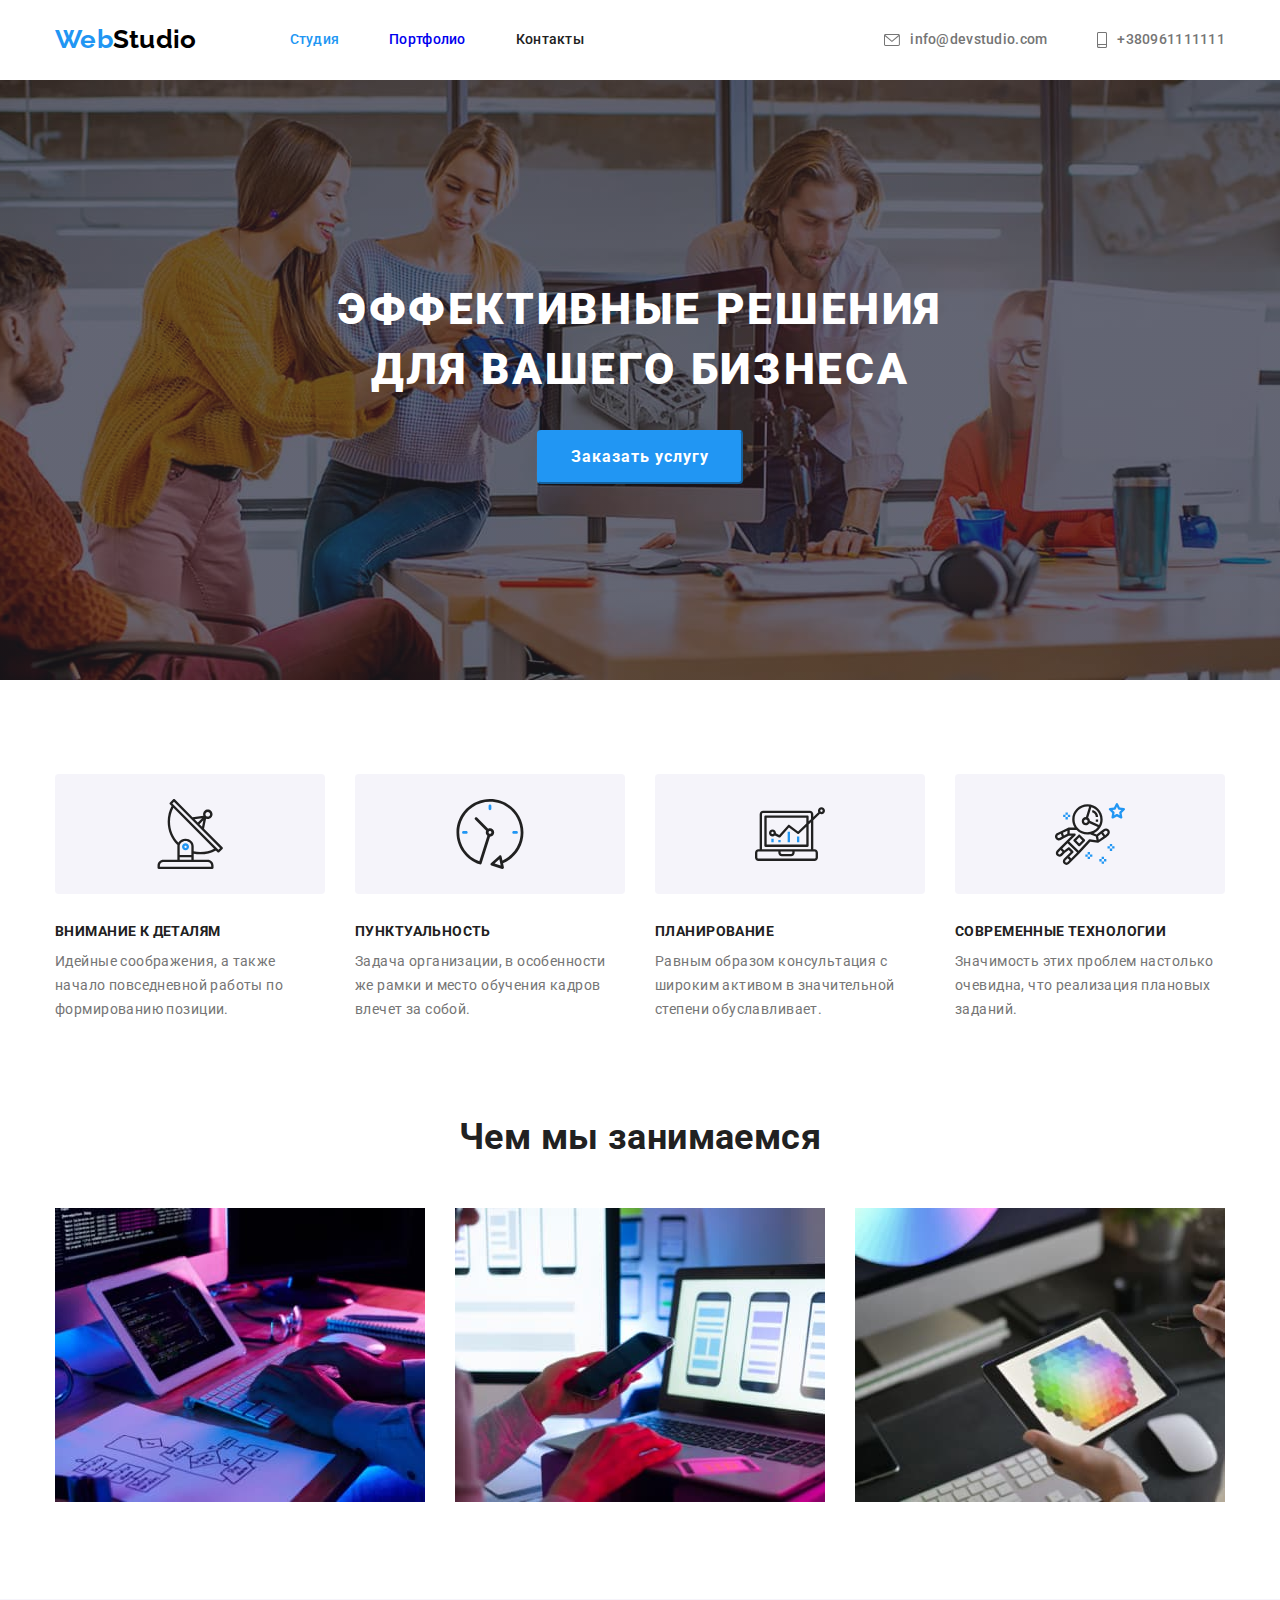
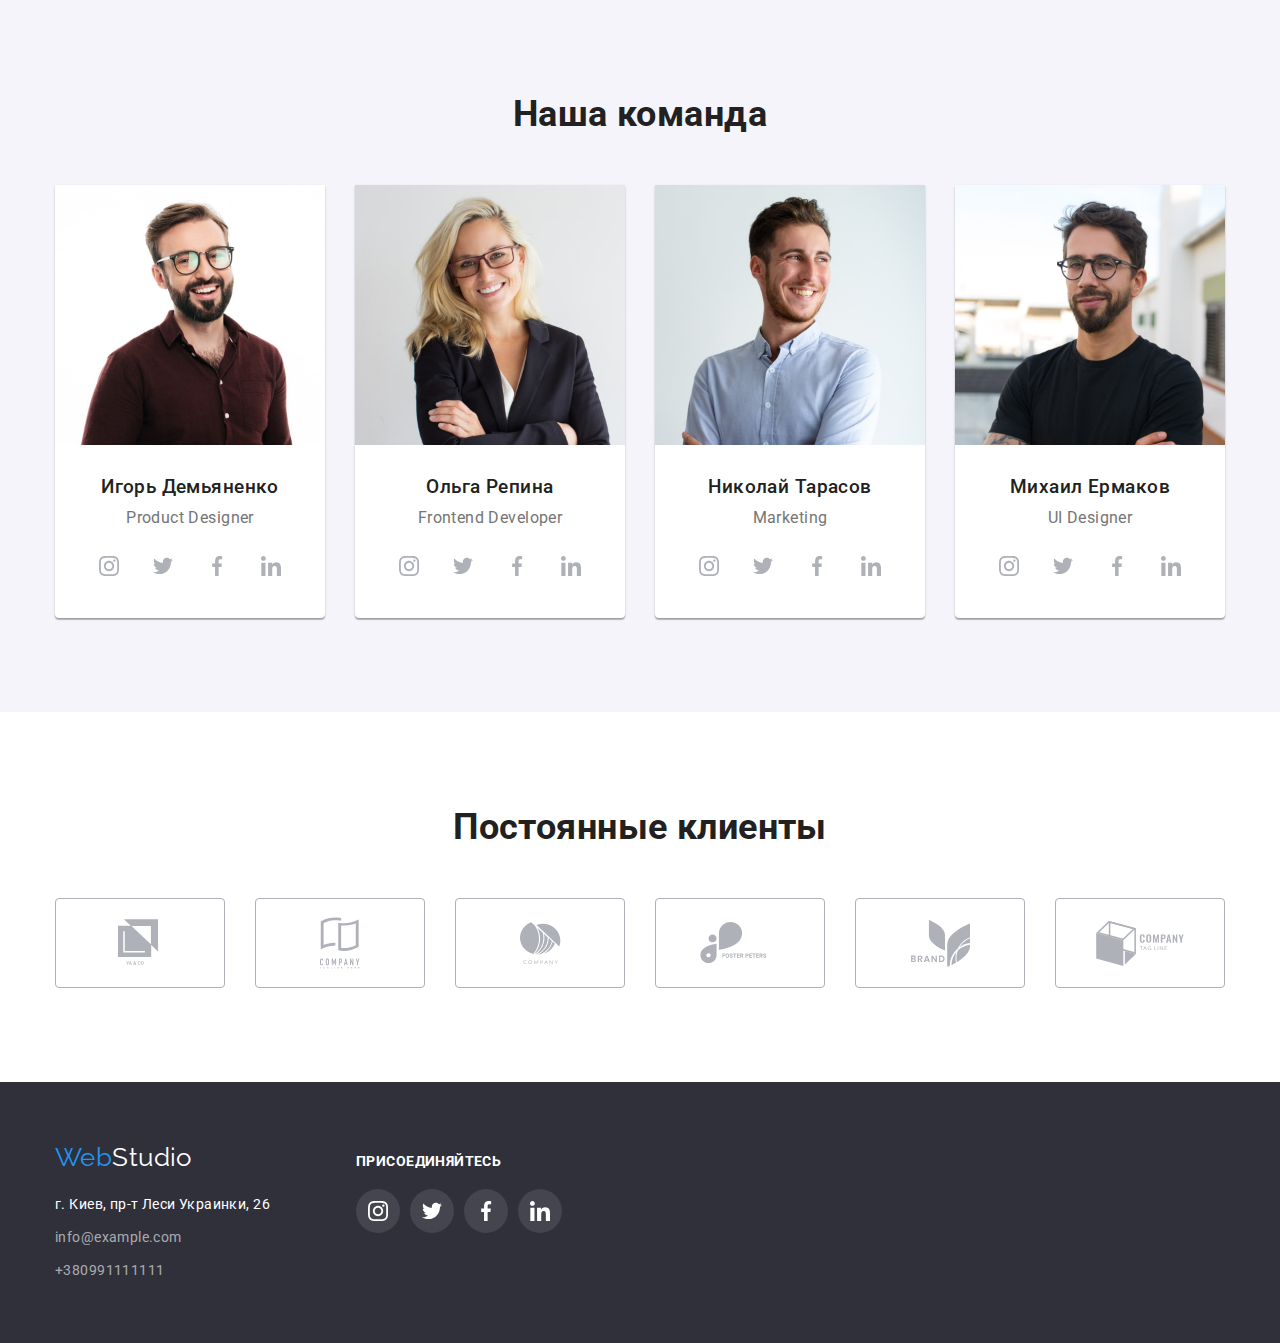
==== index.html @ a189ec6f "1" ====
<!DOCTYPE html>
<html lang="en">
<head>
    <meta charset="UTF-8">
    <meta name="viewport" content="width=device-width, initial-scale=1.0">
    <title>Document</title>
    <link rel="stylesheet"
        href="https://cdnjs.cloudflare.com/ajax/libs/modern-normalize/1.0.0/modern-normalize.min.css">
    <link rel="preconnect" href="https://fonts.gstatic.com">
    <link
        href="https://fonts.googleapis.com/css2?family=Raleway:wght@700&family=Roboto:wght@400;500;700;900&display=swap"
        rel="stylesheet">
    <link href="./css/style.css" rel="stylesheet">
</head>

<body>
    <header>
        <div class="contaner">

            <a class="logo" href="./index.html"><span class="logo-start">Web</span>Studio</a>
            <nav class="nav">
                <ul class="nav-link">
                    <li class="item"><a href="./index.html" class="current ">Студия</a></li>
                    <li class="item"><a href="./portfolio.html">Портфолио</a></li>
                    <li class="item"><a href="">Контакты</a></li>
                </ul>
            </nav>
            <ul class="contakt">
                <li class="list"> <a class="contakt-link " href="mailto:info@devstudio.com">
                        <svg class="icon-mail" width="16px" height="12px">
                            <use href="./images/symbol-defs.svg#icon-envelope"></use>
                        </svg>info@devstudio.com</a></li>
                <li class="list"><a class="contakt-link" href="tel:+380961111111">
                        <svg class="icon-tel" width="10px" height="16px">
                            <use href="./images/symbol-defs.svg#icon-smartphone"></use>
                        </svg> +380961111111</a></li>
            </ul>
        </div>
    </header>

    <!-- герой -->
    <main>
        <section class="hero section">

            <div class="overlay">
                <div class="box-title">
                    <h1 class="title-hero">Эффективные решения для вашего бизнеса</h1>
                </div>
                <div class="button-box"> <button type="button" class="title-button">Заказать услугу</button></div>
            </div>
        </section>


        <!-- секция преимущество -->
        <section class="details">
            <div class="contaner ">
                <div class="details-box">
                    <h2 class="visually-hidden"></h2>
                    <ul class="list-details">
                        <li class="item">
                           <div class="details-icon">
                                <svg class="icon">
                                    <use href="./images/symbol-defs.svg#icon-Group "></use>
                                </svg></div>
                                <h3 class="title">Внимание к деталям </h3>
                                <p class="text">Идейные соображения, а также начало повседневной работы по формированию
                                    позиции.</p>
                            
                        </li>
                        <li class="item">
                            <div class="details-icon">
                                <svg class="icon">
                                    <use href="./images/symbol-defs.svg#icon-clock "></use>
                                </svg></div>
                                <h3 class="title">Пунктуальность </h3>
                                <p class="text">Задача организации, в особенности же рамки и место обучения кадров
                                    влечет за собой.</p>
                            
                        </li>
                        <li class="item">
                            <div class="details-icon">
                                <svg class="icon" width="70px" height="70px">
                                    <use href="./images/symbol-defs.svg#icon-diagram "></use>
                                </svg></div>
                                <h3 class="title">Планирование </h3>
                                <p class="text">Равным образом консультация с широким активом в значительной степени
                                    обуславливает.</p>
                        
                        </li>
                        <li class="item">
                            <div class="details-icon">
                                <svg class="icon">
                                    <use href="./images/symbol-defs.svg#icon-astronaut "></use>
                                </svg></div>
                                <h3 class="title"> Современные технологии </h3>
                                <p class="text">Значимость этих проблем настолько очевидна, что реализация плановых
                                    заданий.</p>
                            
                        </li>
                    </ul>
                </div>
            </div>
        </section>

        <!-- деятельность -->
        <section class="activity">
            <div class="contaner ">
                <div class="activity-box">
                    <div class="activity-title">
                        <h2 class="title-section">Чем мы занимаемся</h2>
                    </div>
                    <div class="activity-img">
                        <ul class="activity-list">
                            <li class="item">
                                <img src="images/img.jpg" alt="фото работающего с компьютером человека" width="370"
                                    height="294">
                            </li>
                            <li class="item"><img src="images/img1.jpg" alt="фото работы с ноутбуком и телефоном"
                                    width="370" height="294"></li>
                            <li class="item"><img src="images/img2.jpg" alt="фото планшета с цветовой палитрой "
                                    width="370" height="294"></li>
                        </ul>
                    </div>
                </div>
            </div>
        </section>

        <!-- контакты команды -->
        <section class="command">
            <div class="contaner ">
                <div class="command-title">
                    <h2 class="title-section">Наша команда</h2>
                </div>
                <div class="command-section">
                    <ul class="command-list">
                        <li class="item"><img class="flex-img" src="images/imgfoto1.jpg" alt="фото Игорь Демьяненко"
                                width="270">
                            <div class="comand-box">
                                <h3 class="name">Игорь Демьяненко</h3>
                                <p class="position">Product Designer</p>
                            </div>
                            <ul class="master-social">
                                <li class="item-master"><a class="master-link" href="">
                                        <svg class="master-item">
                                            <use href="./images/symbol-defs.svg#icon-instagram"> </use>
                                        </svg>
                                    </a>
                                </li>
                                <li class="item-master">
                                    <a class="master-link" href="">
                                        <svg class="master-item">
                                            <use href="./images/symbol-defs.svg#icon-twitter"> </use>
                                        </svg>
                                    </a>
                                </li>
                                <li class="item-master"> <a class="master-link" href="">
                                        <svg class="master-item">
                                            <use href="./images/symbol-defs.svg#icon-facebook"> </use>
                                        </svg>
                                    </a>
                                </li>
                                <li class="item-master"> <a class="master-link" href="">
                                        <svg class="master-item">
                                            <use href="./images/symbol-defs.svg#icon-linkedin"> </use>
                                        </svg>
                                    </a>
                                </li>
                            </ul>
                        </li>
                        <li class="item"><img class="flex-img" src="images/imgfoto2.jpg" alt="фото Ольга Репина"
                                width="270">
                            <div class="comand-box">
                                <h3 class="name">Ольга Репина</h3>
                                <p class="position">Frontend Developer</p>
                                
                            </div>
                            <ul class="master-social">
                                <li class="item-master"><a class="master-link" href="">
                                        <svg class="master-item">
                                            <use href="./images/symbol-defs.svg#icon-instagram"> </use>
                                        </svg>
                                    </a>
                                </li>
                                <li class="item-master">
                                    <a class="master-link" href="">
                                        <svg class="master-item">
                                            <use href="./images/symbol-defs.svg#icon-twitter"> </use>
                                        </svg>
                                    </a>
                                </li>
                                <li class="item-master"> <a class="master-link" href="">
                                        <svg class="master-item">
                                            <use href="./images/symbol-defs.svg#icon-facebook"> </use>
                                        </svg>
                                    </a>
                                </li>
                                <li class="item-master"> <a class="master-link" href="">
                                        <svg class="master-item">
                                            <use href="./images/symbol-defs.svg#icon-linkedin"> </use>
                                        </svg>
                                    </a>
                                </li>
                            </ul>
                        </li>
                        <li class="item"><img class="flex-img" src="images/imgfoto3.jpg" alt="фото Николай Тарасов"
                                width="270">
                            <div class="comand-box">
                                <h3 class="name">Николай Тарасов</h3>
                                <p class="position">Marketing</p>
                            </div>
                            <ul class="master-social">
                                <li class="item-master"><a class="master-link" href="">
                                        <svg class="master-item">
                                            <use href="./images/symbol-defs.svg#icon-instagram"> </use>
                                        </svg>
                                    </a>
                                </li>
                                <li class="item-master">
                                    <a class="master-link" href="">
                                        <svg class="master-item">
                                            <use href="./images/symbol-defs.svg#icon-twitter"> </use>
                                        </svg>
                                    </a>
                                </li>
                                <li class="item-master"> <a class="master-link" href="">
                                        <svg class="master-item">
                                            <use href="./images/symbol-defs.svg#icon-facebook"> </use>
                                        </svg>
                                    </a>
                                </li>
                                <li class="item-master"> <a class="master-link" href="">
                                        <svg class="master-item">
                                            <use href="./images/symbol-defs.svg#icon-linkedin"> </use>
                                        </svg>
                                    </a>
                                </li>
                            </ul>
                        </li>
                        <li class="item"><img class="flex-img" src="images/imgfoto4.jpg" alt="фото Михаил Ермаков"
                                width="270">
                            <div class="comand-box">
                                <h3 class="name">Михаил Ермаков</h3>
                                <p class="position">UI Designer</p>
                            </div>
                            <ul class="master-social">
                                <li class="item-master"><a class="master-link" href="">
                                        <svg class="master-item">
                                            <use href="./images/symbol-defs.svg#icon-instagram"> </use>
                                        </svg>
                                    </a>
                                </li>
                                <li class="item-master">
                                    <a class="master-link" href="">
                                        <svg class="master-item">
                                            <use href="./images/symbol-defs.svg#icon-twitter"> </use>
                                        </svg>
                                    </a>
                                </li>
                                <li class="item-master"> <a class="master-link" href="">
                                        <svg class="master-item">
                                            <use href="./images/symbol-defs.svg#icon-facebook"> </use>
                                        </svg>
                                    </a>
                                </li>
                                <li class="item-master"> <a class="master-link" href="">
                                        <svg class="master-item">
                                            <use href="./images/symbol-defs.svg#icon-linkedin"> </use>
                                        </svg>
                                    </a>
                                </li>
                            </ul>
                        </li>
                    </ul>
                </div>
            </div>
        </section>
        <section class="client">
            <div class="contaner">
                <h2 class="title-section">
                    Постоянные клиенты
                </h2>
                <ul class="client-list">
                    <li class="client-item"><a class="client-link" href="#"><svg class="client-icon" width="44.27" height="49.23">
                                <use href="./images/symbol-defs.svg#icon-logo-1"></use>
                            </svg>
                        </a></li>
                    <li class="client-item"><a class="client-link" href="#"><svg class="client-icon" width="40" height="52">
                                <use href="./images/symbol-defs.svg#icon-logo-2"></use>
                            </svg>
                        </a>
                    </li >
                    <li class="client-item"><a class="client-link" href="#"><svg class="client-icon" width="41" height="42.6">
                                <use href="./images/symbol-defs.svg#icon-logo-3"></use>
                            </svg>
                        </a>
                    </li>
                    <li class="client-item"><a class="client-link" href="#"><svg class="client-icon" width="79.66" height="42.02">
                                <use href="./images/symbol-defs.svg#icon-logo-4"></use>
                            </svg>
                        </a>
                    </li>
                    <li class="client-item"><a class="client-link" href="#"><svg class="client-icon" width="59" height="47">
                                <use href="./images/symbol-defs.svg#icon-logo-5"></use>
                            </svg>
                        </a>
                    </li>
                    <li class="client-item"><a class="client-link" href="#"><svg class="client-icon" width="88.48" height="45.44">
                                <use href="./images/symbol-defs.svg#icon-logo-6"></use>
                            </svg>
                        </a>
                    </li>
                </ul>

            </div>
        </section>
    </main>

    <!-- подвал -->
    <footer class="footer">
        <div class="contaner ">
            <div class="item">
                <div class="footer-box">
                    <a class="logo-footer" href="/index.html"> <span class="logo-start">Web</span>Studio</a>
                </div>
                <address>
                    <ul class="address-list">
                        <li class="item"> г. Киев, пр-т Леси Украинки, 26 </li>
                        <li class="item"><a class="address-link" href="mailto:info@example.com">info@example.com</a>
                        </li>
                        <li class="item"><a class="address-link" href="tel:+380991111111">+380991111111</a></li>
                    </ul>
                </address>
            </div>

            <div class="container-social">
                <p class="footer-title">Присоединяйтесь</p>
                <ul class="master-social">
                    <li class="link"><a class="master-link social" href="">
                            <svg class="master-item">
                                <use href="./images/symbol-defs.svg#icon-instagram"></use>
                            </svg></a>
                    </li>
                    <li class="link"><a class="master-link social" href="">
                            <svg class="master-item">
                                <use class="item" href="./images/symbol-defs.svg#icon-twitter"></use>
                            </svg></a>
                    </li>
                    <li class="link"><a class="master-link social" href="">
                            <svg class="master-item">
                                <use href="./images/symbol-defs.svg#icon-facebook"></use>
                            </svg></a>
                    </li>
                    <li class="link"><a class="master-link social" href="">
                            <svg class="master-item">
                                <use href="./images/symbol-defs.svg#icon-linkedin"></use>
                            </svg></a>
                    </li>
                </ul>
            </div>
        </div>
    </footer>

</body>

</html>
---- css/style.css ----
:root {
  --primery-text-color: #212121;
  --dark-background-color: #2f303a;
  --lite-background-color: #f5f4fa;
  --secondary-text-color: #757575;
  --accent-color: #2196f3;
  --secondary-accent-color: #ffffff;
  --logo-head-color: #000000;
  --footer-contacts: rgba(255, 255, 255, 0.6);
  --new-background-color: #c4c4c4;
  --icon-color: #afb1b8;
}
h1,
h2,
h3 {
  margin-left: 0;
  margin-right: 0;
  margin-top: 0;
  margin-bottom: 0;
}
p {
  margin: 0;
}
ul {
  margin-top: 0;
  margin-bottom: 0;
  margin-right: 0;
  padding-left: 0;
}
body {
  margin-right: 0;
  background-color: var(--secondary-accent-color);
  color: var(--primery-text-color);
  font-family: "Roboto", sans-serif;
  font-weight: 400;
  font-size: 14px;
  letter-spacing: 0.03em;
}
header {
  font-weight: 500;
  line-height: 1.14;
  letter-spacing: 0.02em;
}
li {
  list-style: none;
}
a {
  text-decoration: none;
}
address {
  display: flex;
  flex-direction: column;
  width: 231px;
  color: var(--secondary-accent-color);
  line-height: 1.7;
  font-style: normal;
  width: 231px;
}
.visually-hidden {
  position: absolute;
  clip: rect(0 0 0 0);
  width: 1px;
  height: 1px;
  margin: -1px;
}
/* header */
.contaner {
  width: 1200px;
  margin-right: auto;
  margin-left: auto;
  padding: 0px 15px;
}
header .contaner {
  display: flex;
  align-items: center;
}

.logo {
  padding-top: 24px;
  padding-bottom: 25px;
  margin-right: 93px;
  color: var(--logo-head-color);
  font-family: "Raleway", sans-serif;
  font-weight: 700;
  font-size: 26px;
  line-height: 1.2;
}
.logo-start {
  color: var(--accent-color);
}

.nav-link {
  color: var(--primery-text-color);
  display: flex;
  padding-top: 32px;
  padding-bottom: 32px;
}
.nav-link .item:not(:last-child) {
  margin-right: 50px;
}
.nav-link :visited {
  color: var(--primery-text-color);
}
.nav-link .current {
  color: var(--accent-color);
}
.nav-link :hover,
.nav-link :focus {
  color: var(--accent-color);
  outline: none;
}
.contakt {
  display: flex;
  margin-left: auto;
  padding-top: 32px;
  padding-bottom: 32px;
}
.contakt .list + .list {
  margin-left: 50px;
}
.contakt-link {
  color: var(--secondary-text-color);
  display: flex;
  align-items: center;
}
.contakt-link:hover,
.contakt-link:focus {
  color: var(--accent-color);
  outline: none;
}
.icon-mail {
  width: 16px;
  height: 12px;
  margin-right: 10px;
  fill: currentColor;
}
.icon-tel {
  width: 10px;
  height: 16px;
  margin-right: 10px;
  fill: currentColor;
}

/**hero**/

.overlay {
  max-width: 1600px;

  margin: auto;

  background-repeat: no-repeat;
  background-size: cover;
}
.hero .overlay {
  height: 600px;
  background-image: linear-gradient(
      to right,
      rgba(47, 48, 58, 0.4),
      rgba(47, 48, 58, 0.4)
    ),
    url(../images/hero.jpg);
  padding-top: 200px;
  background-position: center;
}
.hero {
  display: block;
  color: var(--secondary-accent-color);
  text-align: center;
  font-weight: 400;
}
.hero.section {
  background-color: var(--dark-background-color);
  padding: 0;
}
.hero .title-section {
  padding: 0;
  background: var(--new-background-color);
}
.title-hero {
  margin-right: auto;
  margin-left: auto;
  display: block;
  margin-bottom: 30px;
  width: 696px;
  font-weight: 900;
  font-size: 44px;
  line-height: 1.36;
  letter-spacing: 0.06em;
  text-transform: uppercase;
  text-align: center;
}
.title-button {
  padding: 10px 32px;
  border-radius: 4px;
  border-color: var(--accent-color);
  background-color: var(--accent-color);
  color: var(--secondary-accent-color);
  cursor: pointer;
  font-weight: 700;
  font-size: 16px;
  line-height: 1.88;
  align-items: center;
  letter-spacing: 0.06em;
}
/* секция преимущество */
.details {
  padding: 94px 0px;
}
.details-icon {
  width: 70px;
  height: 70px;
  align-items: center;
  justify-content: center;
}
.list-details {
  display: flex;
}
.list-details .item {
  width: 270px;
}
.list-details .item:not(:last-child) {
  margin-right: 30px;
}
.details-icon {
  content: "";
  width: 270px;
  height: 120px;
  display: flex;
  border-radius: 4px;
  background-color: var(--lite-background-color);
  margin-bottom: 30px;
  background-image: url(../images/symbol-defs.svg#);
}
.details-icon .icon {
  width: 70px;
  height: 70px;
}
/* activyty */
.activity {
  padding-bottom: 94px;
}
.activity-title {
  margin-bottom: 50px;
}
.title-section {
  font-weight: 700;
  font-size: 36px;
  line-height: 1.17;
  text-align: center;
  margin-bottom: 50px;
}

.activity-list {
  display: flex;
}
.activity-list .item:not(:last-child) {
  margin-right: 30px;
}
.title {
  margin-bottom: 10px;
  font-weight: 700;
  font-size: 14px;
  line-height: 1.14;
  text-transform: uppercase;
}
.text {
  color: var(--secondary-text-color);
  font-size: 14px;
  line-height: 1.7;
}

/* контакты команды */
.command {
  padding: 94px 0px;
  background: var(--lite-background-color);
  font-size: 16px;
  line-height: 1.19;
  text-align: center;
}
.command-title {
  margin-bottom: 50px;
}
.command-list {
  display: flex;
}
.command-list .item:not(:last-child) {
  margin-right: 30px;
}
.command-list .item {
  box-shadow: 0px 1px 3px rgba(0, 0, 0, 0.12), 0px 1px 1px rgba(0, 0, 0, 0.14),
    0px 2px 1px rgba(0, 0, 0, 0.2);
  display: block;
  border-radius: 0px 0px 4px 4px;
  width: 270px;
  padding-bottom: 30px;

  background-color: var(--secondary-accent-color);
}
.comand-box {
  display: block;
  border: 1px solid transparent;
  border-radius: 0px 0px 4px 4px;
  padding-top: 30px;
  margin-bottom: 16px;
}

.name {
  font-weight: 500;
  margin-bottom: 10px;
}
.position {
  color: var(--secondary-text-color);
}
.master-social {
  display: flex;
  justify-content: center;
  align-items: center;
}
.master-social .item-master:not(:last-child) {
  margin-right: 10px;
}
.master-item {
  width: 20px;
  height: 20px;
}
.master-link {
  display: inline-flex;
  justify-content: center;
  align-items: center;
  background-size: contain;
  background-color: rgba(255, 255, 255, 0.1);
  fill: var(--icon-color);
  border-radius: 50%;
  width: 44px;
  height: 44px;
}
.master-link:focus,
.master-link:hover {
  background-color: var(--accent-color);
  fill: var(--secondary-accent-color);
  outline: none;
}
.item-master {
  display: block;
  justify-content: center;
  align-items: center;
}
/* klient */
.client {
  padding-top: 94px;
  padding-bottom: 94px;
}
.client-list {
  display: flex;
  margin: 0;
  padding: 0;
}
.client-list .client-item {
  width: 170px;
  height: 90px;
}

.client-item:not(:last-child) {
  margin-right: 30px;
}
.client-link {
  display: flex;
  justify-content: center;
  align-items: center;
  width: 100%;
  height: 100%;
  color: var(--icon-color);
  border-radius: 4px;
  border: 1px solid var(--icon-color);
}
.client-link:focus,
.client-link:hover {
  color: var(--accent-color);
  border: 1px solid var(--accent-color);
  outline: none;
}
.client-icon {
  fill: currentColor;
}
/*footer*/
.footer {
  display: block;
  background-color: var(--dark-background-color);
  text-decoration: none;
  padding: 60px 0px;
}
.footer .contaner {
  display: flex;

  align-items: baseline;
}
.logo-footer {
  color: var(--secondary-accent-color);
  font-family: "Raleway", sans-serif;
  font-size: 26px;
  line-height: 1.2;
}
.footer-box .logo-footer {
  display: block;
}
.footer-box {
  margin-bottom: 20px;
}
.address-list {
  display: inline-block;
}
.container-social {
  display: block;
  width: 206px;
  height: 80px;
  align-items: baseline;
  margin-left: 70px;
}
.footer-title {
  font-family: "Roboto";
  font-weight: 700;
  font-size: 14px;

  letter-spacing: 0.03em;
  text-transform: uppercase;
  color: #fff;
  margin-bottom: 20px;
  margin-top: 0;
}
.master-social .link:not(:last-child) {
  margin-right: 10px;
}
.social .master-item {
  fill: #fff;
}

.address-link {
  color: var(--footer-contacts);
}
.address-link:hover,
.address-link:focus {
  color: var(--accent-color);
  outline: none;
}
address .item:not(:last-child) {
  margin-bottom: 9px;
}
/* portfolio */
.portfolio {
  display: block;
  padding-bottom: 94px;
  padding-top: 94px;
}
.portfolio-header {
  border: 1px solid #ececec;
}
/* список кнопок портфолио*/
.buttons-menu {
  display: flex;
  justify-content: center;
  align-items: center;
  margin-bottom: 56px;
}
.buttons-menu .item:not(:last-child) {
  margin-right: 8px;
}
.button {
  padding: 6px 22px;
  border-radius: 4px;
  border-color: transparent;
  outline: transparent;
  cursor: pointer;
  color: var(--primery-text-color);
  background-color: var(--lite-background-color);
  font-weight: 500;
  font-size: 16px;
  line-height: 1.6;
  text-align: center;
}
.button:hover,
.button:focus {
  color: var(--secondary-accent-color);
  background-color: var(--accent-color);
  outline: none;
}
/* таблица картинок портфолио*/
.flex-container {
  display: flex;
  flex-wrap: wrap;
}
.flex-container .list:not(:nth-child(3n)) {
  margin-right: 30px;
}
.flex-container .list:not(:nth-last-child(-n + 3)) {
  margin-bottom: 30px;
}

.flex-container .list {
  display: block;
}
.flex-item {
  display: block;
  width: 370px;
  height: 404px;
}
.flex-item:focus,
.flex-item:hover {
  box-shadow: 0px 1px 1px rgba(0, 0, 0, 0.12), 0px 4px 4px rgba(0, 0, 0, 0.06),
    1px 4px 6px rgba(0, 0, 0, 0.16);
  display: block;
  outline: none;
}

.title-box {
  display: block;
  padding: 20px 24px;
  border: 1px solid #eeeeee;
}
.flex-img {
  display: block;
}
.title-partfolio {
  margin-bottom: 4px;
  font-weight: 700;
  font-size: 18px;
  line-height: 2;
  letter-spacing: 0.06em;
  color: var(--primery-text-color);
}
.text-partfolio {
  color: var(--secondary-text-color);
  font-weight: 400;
  font-size: 16px;
  line-height: 1.9;
}

/* афаф */
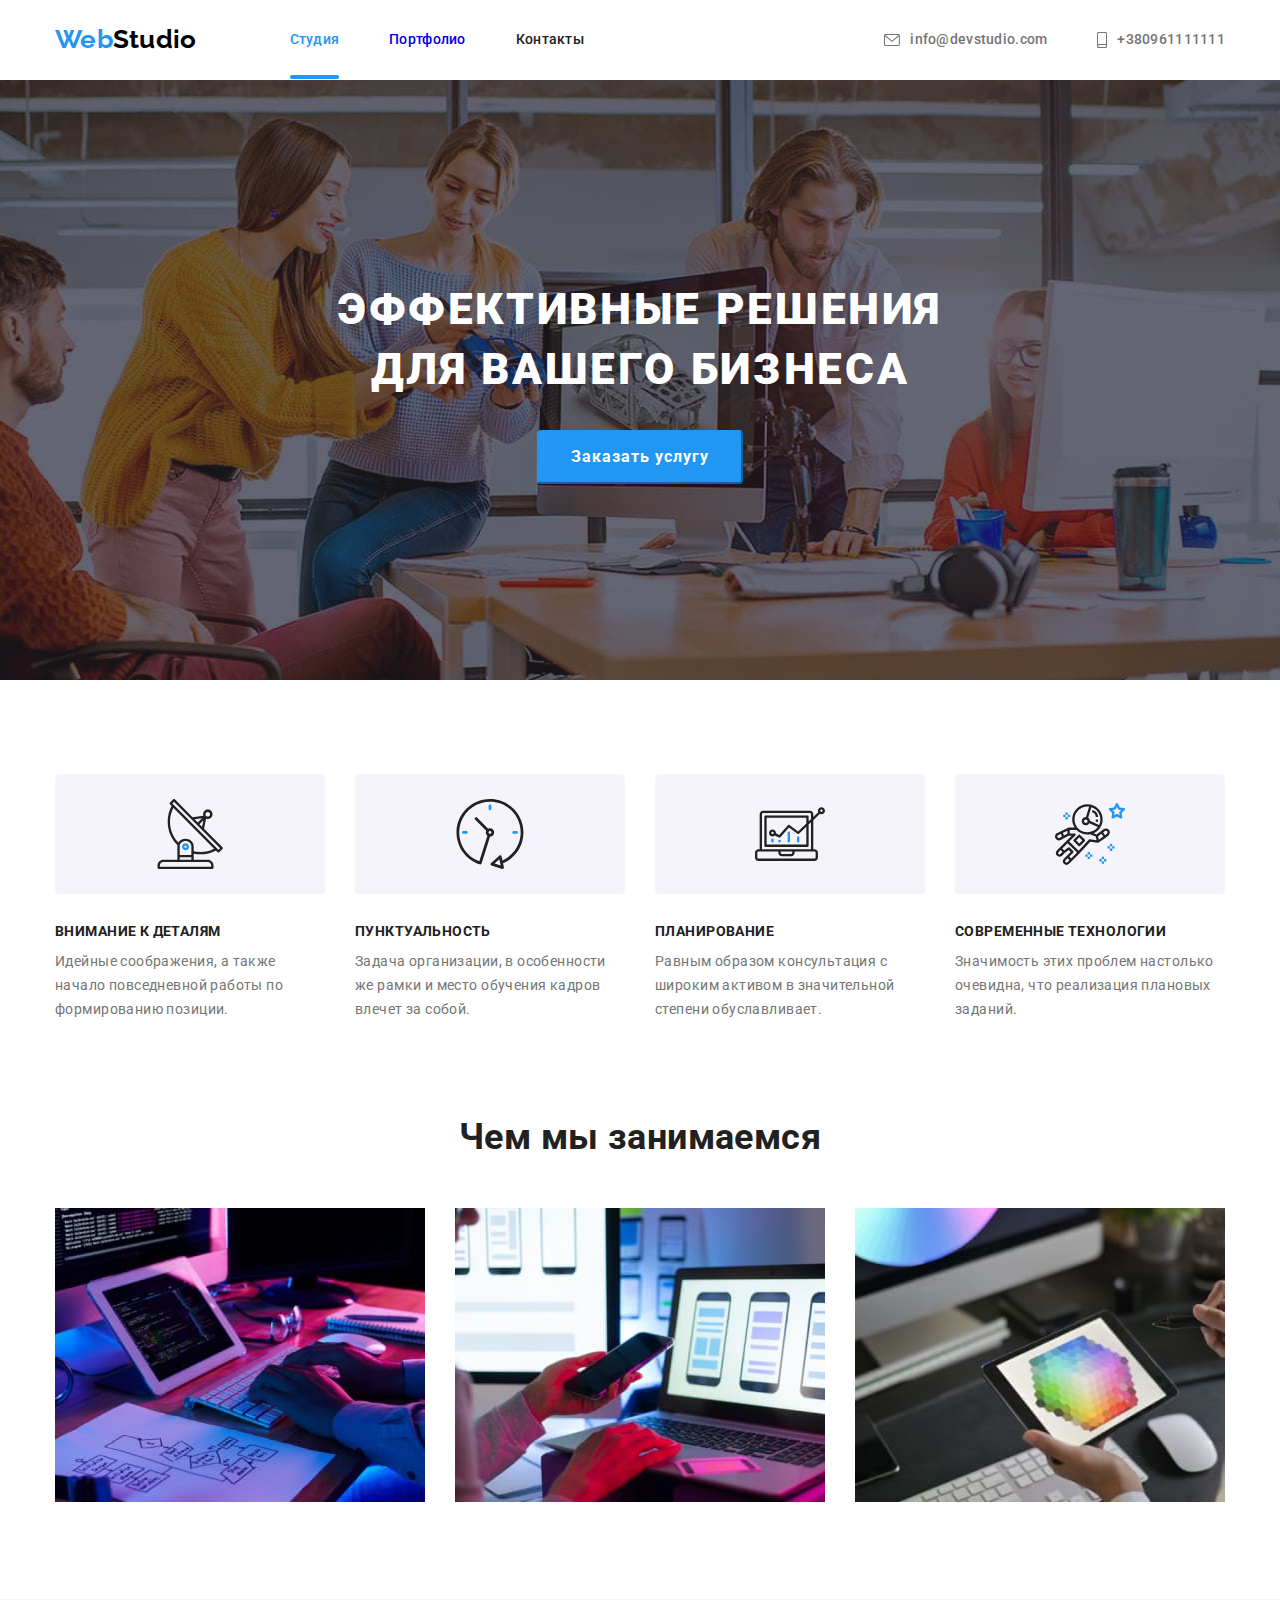
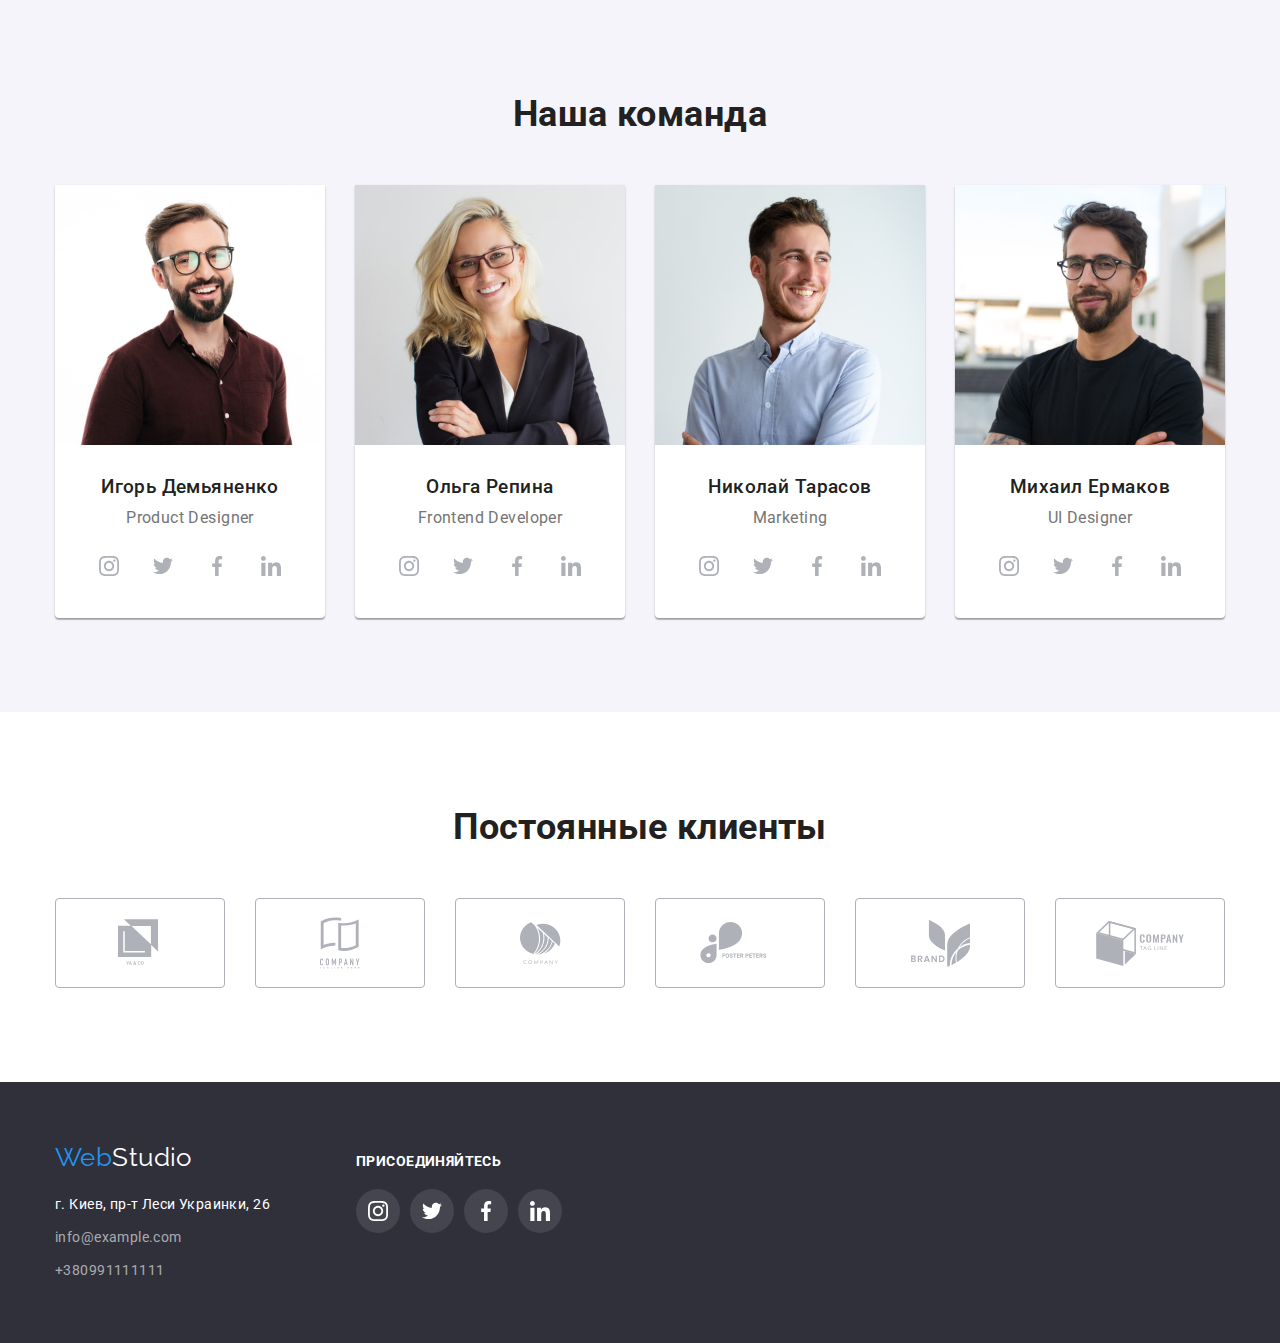
==== commit 114445a6: "хедер готово подчеркивание" ====
--- a/index.html
+++ b/index.html
@@ -20,17 +20,17 @@
             <a class="logo" href="./index.html"><span class="logo-start">Web</span>Studio</a>
             <nav class="nav">
                 <ul class="nav-link">
-                    <li class="item"><a href="./index.html" class="current ">Студия</a></li>
-                    <li class="item"><a href="./portfolio.html">Портфолио</a></li>
-                    <li class="item"><a href="">Контакты</a></li>
+                    <li class="item"><a class="current header-link" href="./index.html" >Студия</a></li>
+                    <li class="item"><a class="header-link" href="./portfolio.html">Портфолио</a></li>
+                    <li class="item"><a class="header-link" href="">Контакты</a></li>
                 </ul>
             </nav>
             <ul class="contakt">
-                <li class="list"> <a class="contakt-link " href="mailto:info@devstudio.com">
+                <li class="list"> <a class="contakt-link  " href="mailto:info@devstudio.com">
                         <svg class="icon-mail" width="16px" height="12px">
                             <use href="./images/symbol-defs.svg#icon-envelope"></use>
                         </svg>info@devstudio.com</a></li>
-                <li class="list"><a class="contakt-link" href="tel:+380961111111">
+                <li class="list"><a class="contakt-link " href="tel:+380961111111">
                         <svg class="icon-tel" width="10px" height="16px">
                             <use href="./images/symbol-defs.svg#icon-smartphone"></use>
                         </svg> +380961111111</a></li>
--- a/css/style.css
+++ b/css/style.css
@@ -139,6 +139,27 @@
   height: 16px;
   margin-right: 10px;
   fill: currentColor;
+}
+.header-link {
+  position: relative;
+}
+.header-link::after {
+  bottom: -32px;
+  left: 0;
+  position: absolute;
+  content: " ";
+  width: 100%;
+  height: 4px;
+  display: block;
+  border-radius: 2px;
+  background-color: var(--accent-color);
+  opacity: 0;
+  transition: opacity 250ms linear;
+}
+.current.header-link::after,
+.header-link:focus,
+.header-link:hover::after {
+  opacity: 1;
 }
 
 /**hero**/
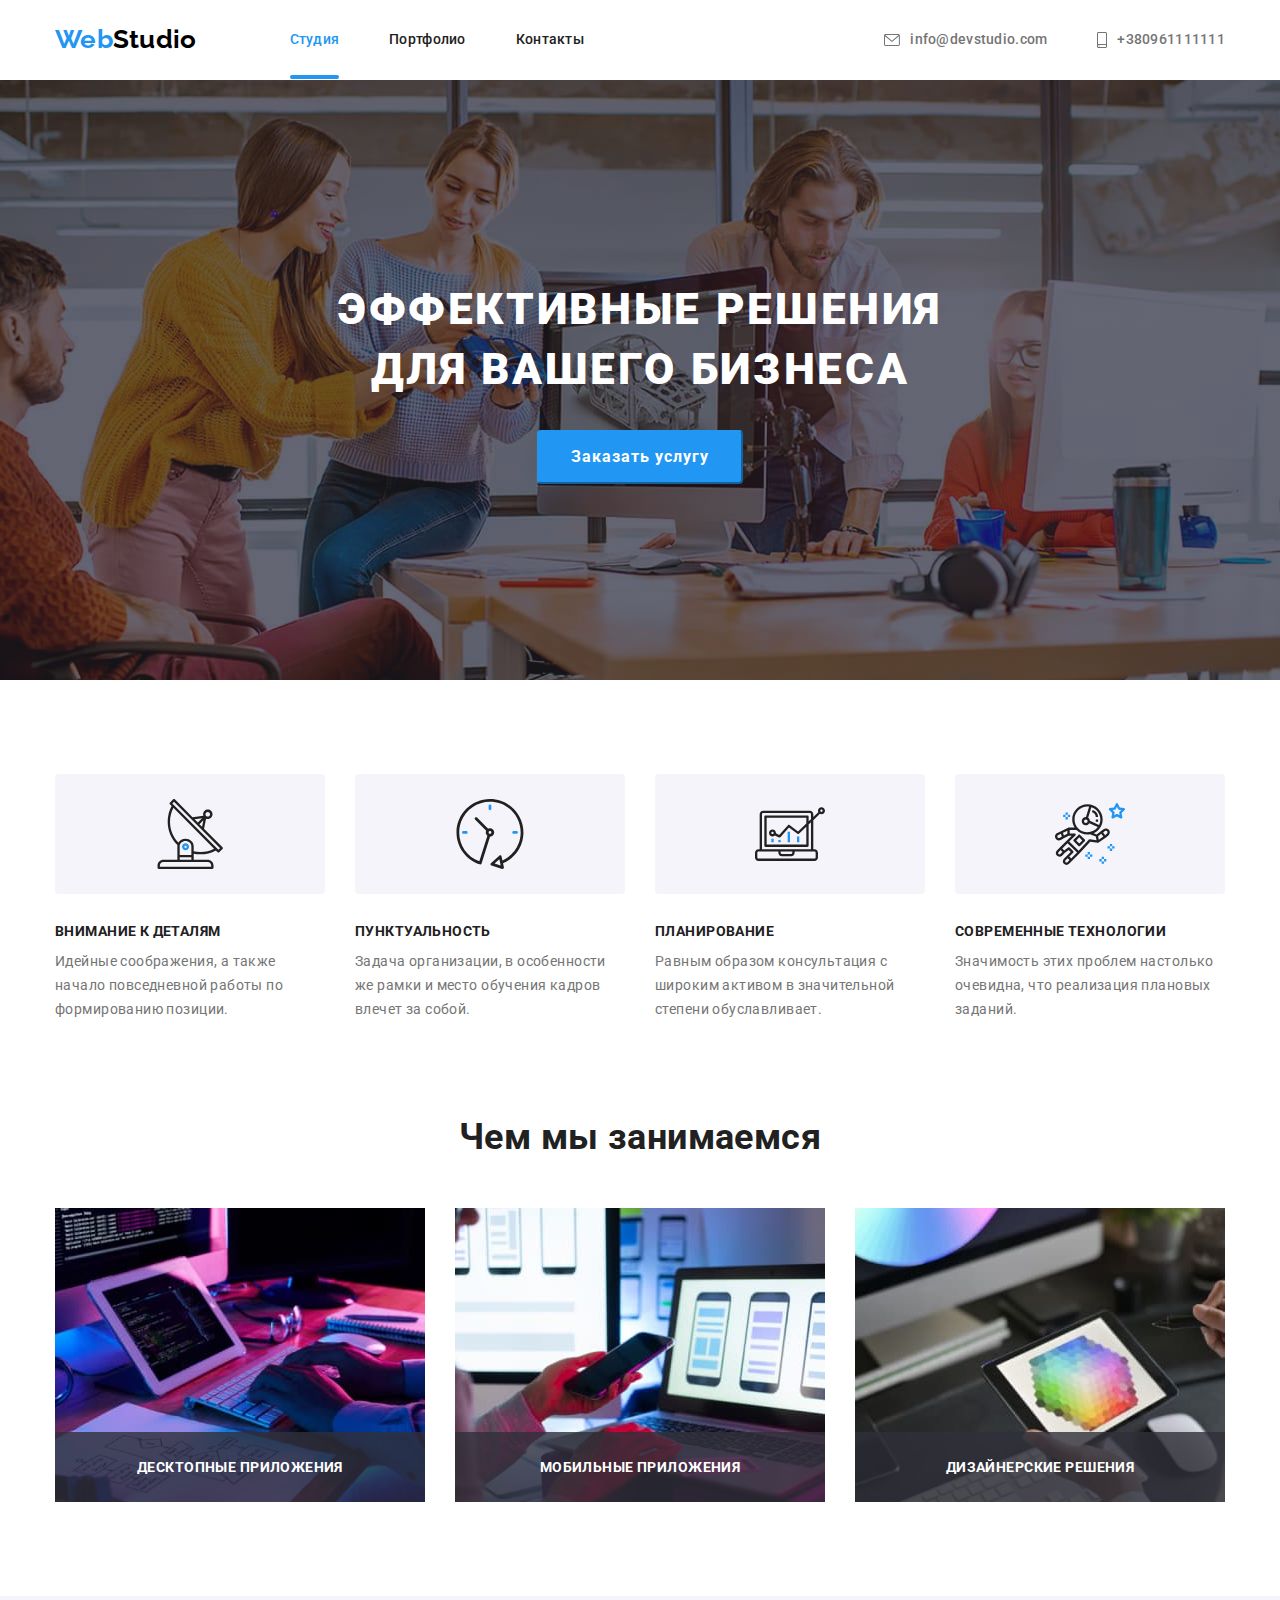
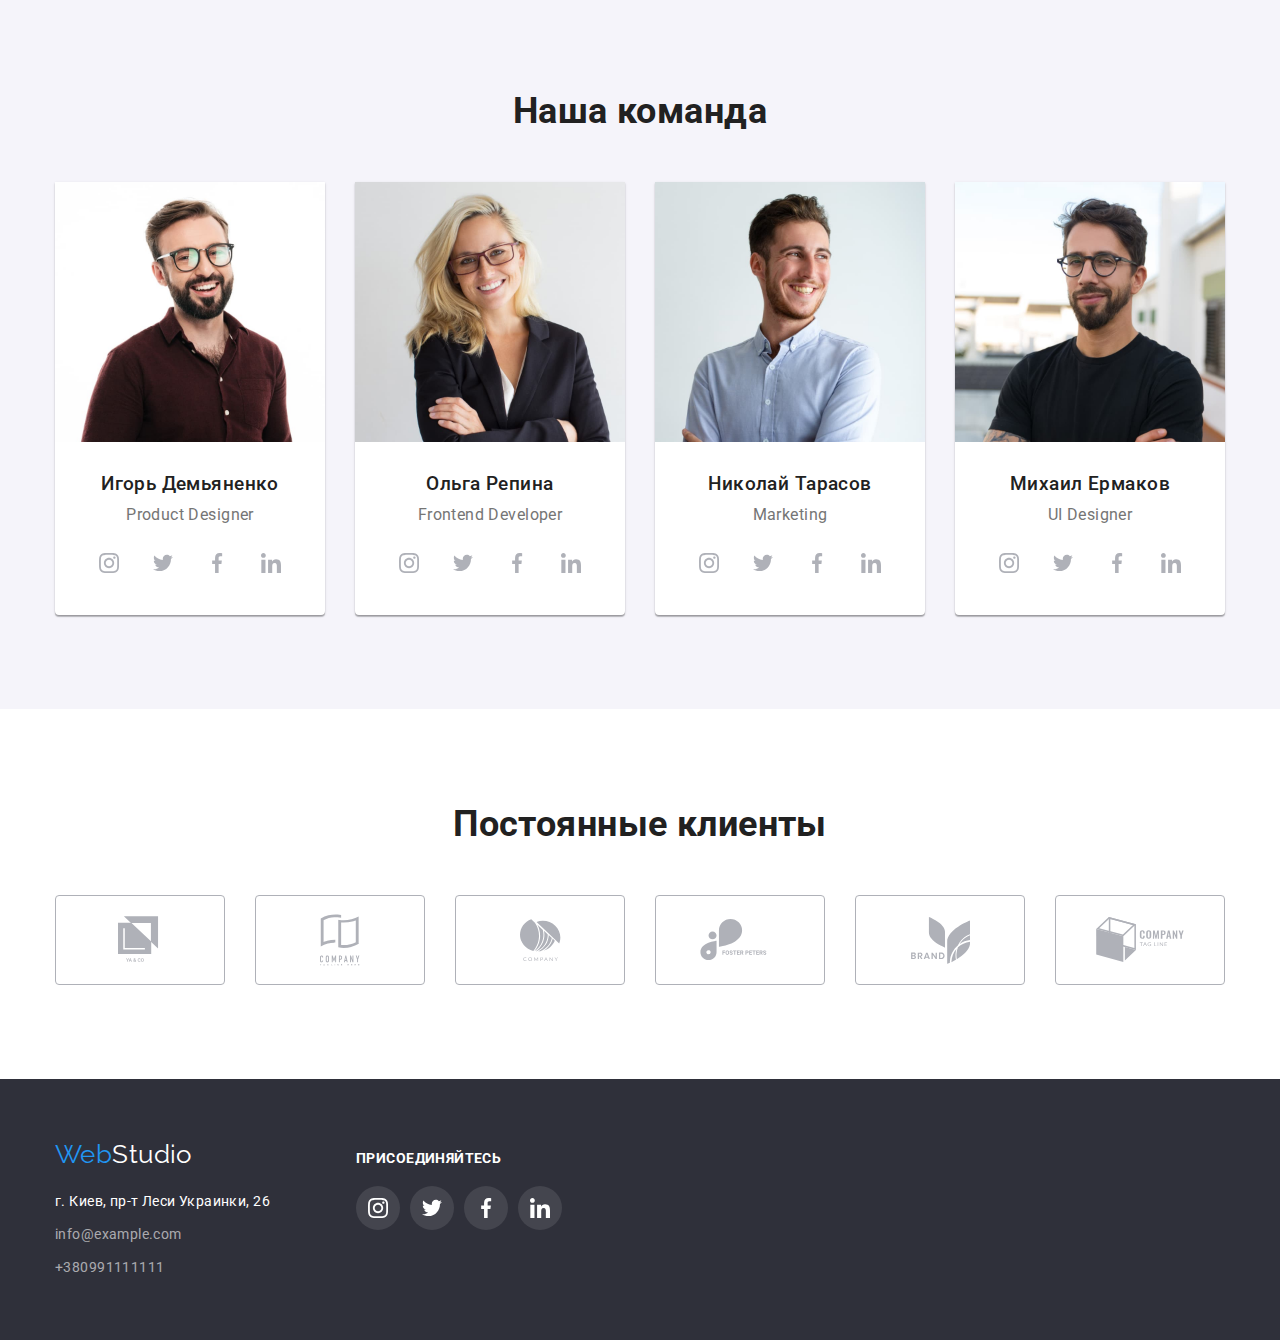
==== commit c11e6b1e: "замедление" ====
--- a/index.html
+++ b/index.html
@@ -46,7 +46,8 @@
                 <div class="box-title">
                     <h1 class="title-hero">Эффективные решения для вашего бизнеса</h1>
                 </div>
-                <div class="button-box"> <button type="button" class="title-button">Заказать услугу</button></div>
+                <div class="button-box"> <button data-modal-open type="button" class="title-button" 
+                    >Заказать услугу</button></div>
             </div>
         </section>
 
@@ -114,11 +115,20 @@
                             <li class="item">
                                 <img src="images/img.jpg" alt="фото работающего с компьютером человека" width="370"
                                     height="294">
+                                    <div class="image-overly"><p class="overly-title">Десктопные приложения</p></div>
                             </li>
                             <li class="item"><img src="images/img1.jpg" alt="фото работы с ноутбуком и телефоном"
-                                    width="370" height="294"></li>
+                                    width="370" height="294">
+                                    <div class="image-overly">
+                                        <p class="overly-title">Мобильные приложения</p>
+                                    </div>
+                                </li>
                             <li class="item"><img src="images/img2.jpg" alt="фото планшета с цветовой палитрой "
-                                    width="370" height="294"></li>
+                                    width="370" height="294">
+                                    <div class="image-overly">
+                                        <p class="overly-title">Дизайнерские решения</p>
+                                    </div>
+                                </li>
                         </ul>
                     </div>
                 </div>
@@ -359,7 +369,10 @@
             </div>
         </div>
     </footer>
-
+<div class="backdrop is-hidden" data-backdrop>
+<div data-modal class="modal" ><button class="backdrop-button" data-modal-close>✖</button></div>
+</div>
+<script src="./js/modal.js"></script>
 </body>
 
 </html>--- a/css/style.css
+++ b/css/style.css
@@ -9,6 +9,9 @@
   --footer-contacts: rgba(255, 255, 255, 0.6);
   --new-background-color: #c4c4c4;
   --icon-color: #afb1b8;
+
+  --animation-duration: 250ms;
+  --animation-type: linear;
 }
 h1,
 h2,
@@ -55,6 +58,9 @@
   line-height: 1.7;
   font-style: normal;
   width: 231px;
+}
+img {
+  display: block;
 }
 .visually-hidden {
   position: absolute;
@@ -90,10 +96,10 @@
 }
 
 .nav-link {
-  color: var(--primery-text-color);
-  display: flex;
-  padding-top: 32px;
-  padding-bottom: 32px;
+  display: flex;
+  transition-property: color;
+  transition-duration: 2500ms;
+  transition-timing-function: cubic-bezier(0.4, 0, 0.2, 1);
 }
 .nav-link .item:not(:last-child) {
   margin-right: 50px;
@@ -112,16 +118,19 @@
 .contakt {
   display: flex;
   margin-left: auto;
+}
+.contakt .list + .list {
+  margin-left: 50px;
+}
+.contakt-link {
+  color: var(--secondary-text-color);
+  display: flex;
+  align-items: center;
   padding-top: 32px;
   padding-bottom: 32px;
-}
-.contakt .list + .list {
-  margin-left: 50px;
-}
-.contakt-link {
-  color: var(--secondary-text-color);
-  display: flex;
-  align-items: center;
+  transition-property: color;
+  transition-duration: 250ms;
+  transition-timing-function: cubic-bezier(0.4, 0, 0.2, 1);
 }
 .contakt-link:hover,
 .contakt-link:focus {
@@ -142,9 +151,15 @@
 }
 .header-link {
   position: relative;
+  padding-top: 32px;
+  padding-bottom: 32px;
+  color: var(--primery-text-color);
+  transition-property: color;
+  transition-duration: 250ms;
+  transition-timing-function: cubic-bezier(0.4, 0, 0.2, 1);
 }
 .header-link::after {
-  bottom: -32px;
+  bottom: 0;
   left: 0;
   position: absolute;
   content: " ";
@@ -154,12 +169,15 @@
   border-radius: 2px;
   background-color: var(--accent-color);
   opacity: 0;
-  transition: opacity 250ms linear;
+  transition-property: opacity;
+  transition-duration: 250ms;
+  transition-timing-function: cubic-bezier(0.4, 0, 0.2, 1);
 }
 .current.header-link::after,
-.header-link:focus,
+.header-link:focus::after,
 .header-link:hover::after {
   opacity: 1;
+  outline: none;
 }
 
 /**hero**/
@@ -277,6 +295,34 @@
 .activity-list .item:not(:last-child) {
   margin-right: 30px;
 }
+.activity-list .item {
+  position: relative;
+}
+.image-overly {
+  position: absolute;
+  width: 370px;
+  height: 70px;
+  background: rgba(47, 48, 58, 0.8);
+  left: 0;
+  bottom: 0;
+  display: flex;
+  align-items: center;
+  justify-content: center;
+}
+.overly-title {
+  position: absolute;
+  right: ;
+  justify-content: center;
+  top: 50%;
+  font-style: normal;
+  font-weight: bold;
+  font-size: 14px;
+  line-height: 1.14px;
+  text-align: center;
+  letter-spacing: 0.03em;
+  text-transform: uppercase;
+  color: #ffffff;
+}
 .title {
   margin-bottom: 10px;
   font-weight: 700;
@@ -354,6 +400,9 @@
   border-radius: 50%;
   width: 44px;
   height: 44px;
+  transition-property: background-color;
+  transition-duration: 250ms;
+  transition-timing-function: cubic-bezier(0.4, 0, 0.2, 1);
 }
 .master-link:focus,
 .master-link:hover {
@@ -393,6 +442,9 @@
   color: var(--icon-color);
   border-radius: 4px;
   border: 1px solid var(--icon-color);
+  transition-property: color, border-color;
+  transition-duration: 250ms;
+  transition-timing-function: cubic-bezier(0.4, 0, 0.2, 1);
 }
 .client-link:focus,
 .client-link:hover {
@@ -401,7 +453,7 @@
   outline: none;
 }
 .client-icon {
-  fill: currentColor;
+  fill: currentcolor;
 }
 /*footer*/
 .footer {
@@ -457,6 +509,9 @@
 
 .address-link {
   color: var(--footer-contacts);
+  transition-property: color;
+  transition-duration: 250ms;
+  transition-timing-function: cubic-bezier(0.4, 0, 0.2, 1);
 }
 .address-link:hover,
 .address-link:focus {
@@ -497,6 +552,9 @@
   font-size: 16px;
   line-height: 1.6;
   text-align: center;
+  transition-property: color;
+  transition-duration: 250ms;
+  transition-timing-function: cubic-bezier(0.4, 0, 0.2, 1);
 }
 .button:hover,
 .button:focus {
@@ -516,13 +574,16 @@
   margin-bottom: 30px;
 }
 
-.flex-container .list {
-  display: block;
+.flex-container .list:hover {
+  transform: translateY(0);
 }
 .flex-item {
   display: block;
   width: 370px;
   height: 404px;
+  transition-property: box-shadow;
+  transition-duration: 250ms;
+  transition-timing-function: cubic-bezier(0.4, 0, 0.2, 1);
 }
 .flex-item:focus,
 .flex-item:hover {
@@ -531,6 +592,47 @@
   display: block;
   outline: none;
 }
+.master-foto {
+  position: relative;
+  overflow: hidden;
+}
+.flex-item:hover .flex-overlay {
+  transform: translateY(0);
+}
+.flex-img {
+  position: relative;
+  left: 0;
+  top: 0;
+}
+.flex-overlay {
+  display: flex;
+  left: 0;
+  top: 0;
+  position: absolute;
+  width: 100%;
+  height: 100%;
+  background-color: rgba(33, 150, 243, 0.9);
+
+  transform: translateY(100%);
+  transition-property: transform;
+  transition-duration: 250ms;
+  transition-timing-function: cubic-bezier(0.4, 0, 0.2, 1);
+}
+.flex-text {
+  align-items: center;
+  justify-content: center;
+  display: block;
+  position: absolute;
+  font-family: "Roboto";
+  font-style: normal;
+  font-weight: normal;
+  font-size: 18px;
+  line-height: 1.56px;
+  letter-spacing: 0.03em;
+  color: #fff;
+  padding: 63px 24px;
+  margin: 0;
+}
 
 .title-box {
   display: block;
@@ -539,6 +641,7 @@
 }
 .flex-img {
   display: block;
+  position: relative;
 }
 .title-partfolio {
   margin-bottom: 4px;
@@ -555,4 +658,43 @@
   line-height: 1.9;
 }
 
-/* афаф */
+/* modal */
+.backdrop {
+  position: fixed;
+  top: 0;
+  left: 0;
+  right: 0;
+  bottom: 0;
+  background-color: rgba(0, 0, 0, 0.2);
+  transition: opacity 250ms cubic-bezier(0.4, 0, 0.2, 1);
+}
+.modal {
+  position: absolute;
+  width: 528px;
+  height: 581px;
+  left: 50%;
+  top: 50%;
+  transform: translate(-50%, -50%);
+  background-color: #fff;
+  border-radius: 4px;
+  box-shadow: 0px 1px 3px rgba(0, 0, 0, 0.12), 0px 1px 1px rgba(0, 0, 0, 0.14),
+    0px 2px 1px rgba(0, 0, 0, 0.2);
+}
+.backdrop.is-hidden {
+  opacity: 0;
+  pointer-events: none;
+}
+.backdrop-button {
+  position: absolute;
+  right: 0px;
+  top: 0px;
+  margin-right: 8px;
+  margin-top: 8px;
+
+  border: 1px solid rgba(0, 0, 0, 0.1);
+  background-color: #fff;
+  border-radius: 50px;
+  width: 30px;
+  height: 30px;
+  cursor: pointer;
+}
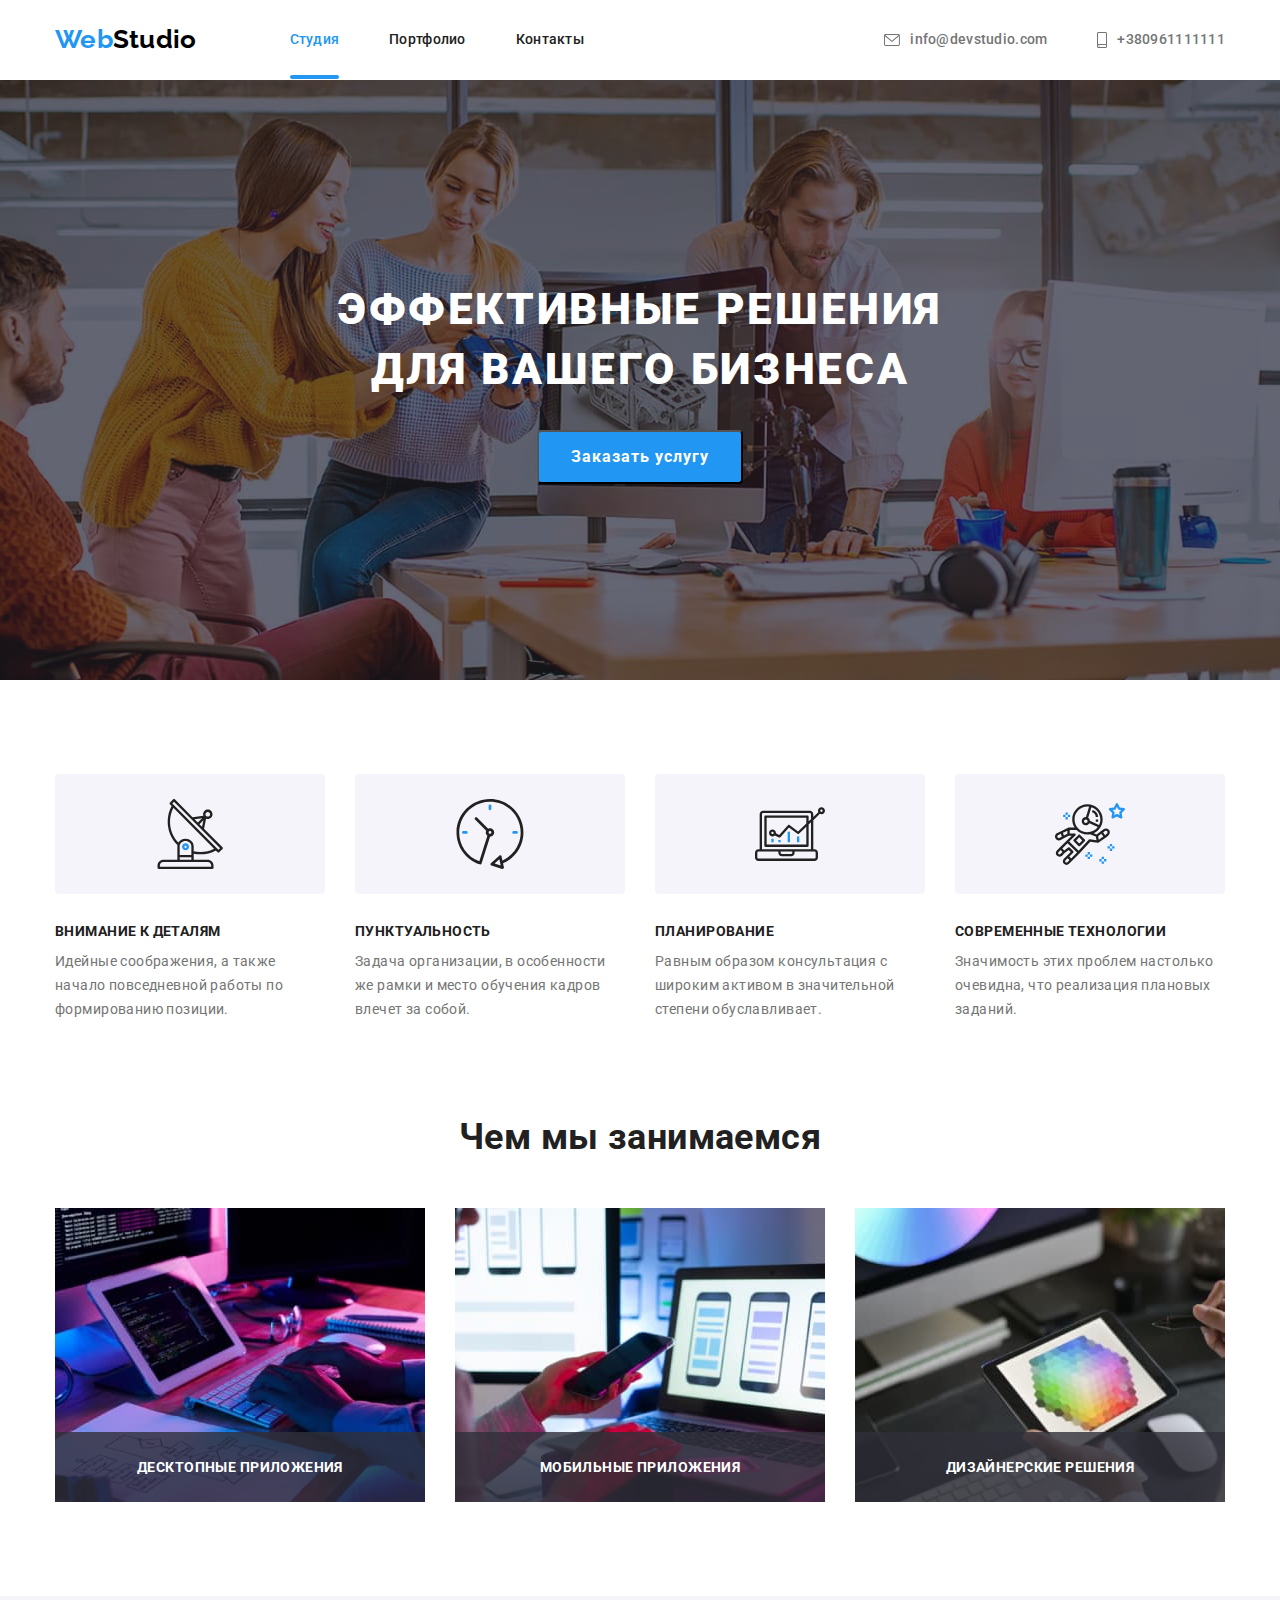
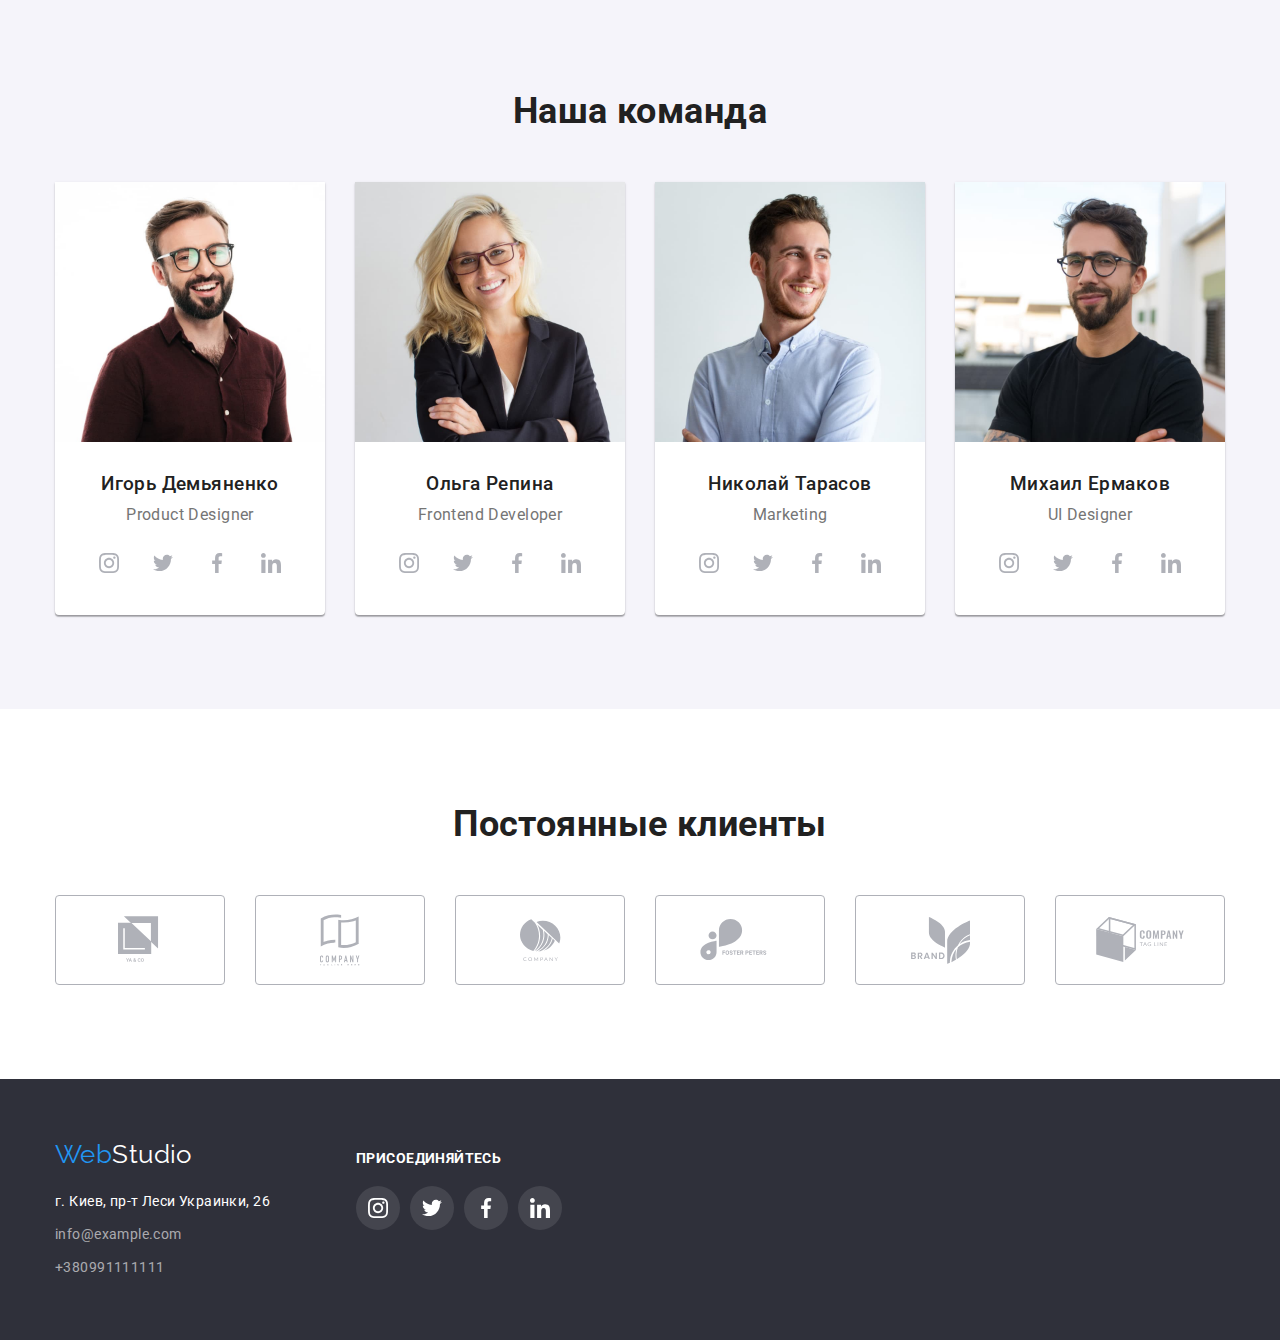
==== commit 3f1f43a6: "й" ====
--- a/index.html
+++ b/index.html
@@ -46,8 +46,7 @@
                 <div class="box-title">
                     <h1 class="title-hero">Эффективные решения для вашего бизнеса</h1>
                 </div>
-                <div class="button-box"> <button data-modal-open type="button" class="title-button" 
-                    >Заказать услугу</button></div>
+                <div class="button-box"> <button  type="button" class="title-button" data-modal-open>Заказать услугу</button></div>
             </div>
         </section>
 
@@ -369,8 +368,8 @@
             </div>
         </div>
     </footer>
-<div class="backdrop is-hidden" data-backdrop>
-<div data-modal class="modal" ><button class="backdrop-button" data-modal-close>✖</button></div>
+<div class="backdrop is-hidden" >
+<div data-modal class="modal" data-backdrop ><button class="backdrop-button" data-modal-close>✖</button></div>
 </div>
 <script src="./js/modal.js"></script>
 </body>
--- a/css/style.css
+++ b/css/style.css
@@ -231,7 +231,6 @@
 .title-button {
   padding: 10px 32px;
   border-radius: 4px;
-  border-color: var(--accent-color);
   background-color: var(--accent-color);
   color: var(--secondary-accent-color);
   cursor: pointer;
@@ -240,6 +239,7 @@
   line-height: 1.88;
   align-items: center;
   letter-spacing: 0.06em;
+  min-width: 145px;
 }
 /* секция преимущество */
 .details {
@@ -311,7 +311,6 @@
 }
 .overly-title {
   position: absolute;
-  right: ;
   justify-content: center;
   top: 50%;
   font-style: normal;
@@ -552,7 +551,7 @@
   font-size: 16px;
   line-height: 1.6;
   text-align: center;
-  transition-property: color;
+  transition-property: color, background-color, box-shadow;
   transition-duration: 250ms;
   transition-timing-function: cubic-bezier(0.4, 0, 0.2, 1);
 }
@@ -561,6 +560,8 @@
   color: var(--secondary-accent-color);
   background-color: var(--accent-color);
   outline: none;
+  box-shadow: 0px 3px 1px rgba(0, 0, 0, 0.1), 0px 1px 2px rgba(0, 0, 0, 0.08),
+    0px 2px 2px rgba(0, 0, 0, 0.12);
 }
 /* таблица картинок портфолио*/
 .flex-container {
@@ -605,7 +606,6 @@
   top: 0;
 }
 .flex-overlay {
-  display: flex;
   left: 0;
   top: 0;
   position: absolute;
@@ -614,30 +614,26 @@
   background-color: rgba(33, 150, 243, 0.9);
 
   transform: translateY(100%);
-  transition-property: transform;
-  transition-duration: 250ms;
+  transition: 250ms ease;
   transition-timing-function: cubic-bezier(0.4, 0, 0.2, 1);
 }
 .flex-text {
-  align-items: center;
-  justify-content: center;
-  display: block;
-  position: absolute;
-  font-family: "Roboto";
   font-style: normal;
   font-weight: normal;
   font-size: 18px;
-  line-height: 1.56px;
-  letter-spacing: 0.03em;
+  line-height: 1.55;
   color: #fff;
   padding: 63px 24px;
-  margin: 0;
+  width: 100%;
+  height: 100%;
+  position: absolute;
 }
 
 .title-box {
   display: block;
   padding: 20px 24px;
   border: 1px solid #eeeeee;
+  border-top: none;
 }
 .flex-img {
   display: block;
